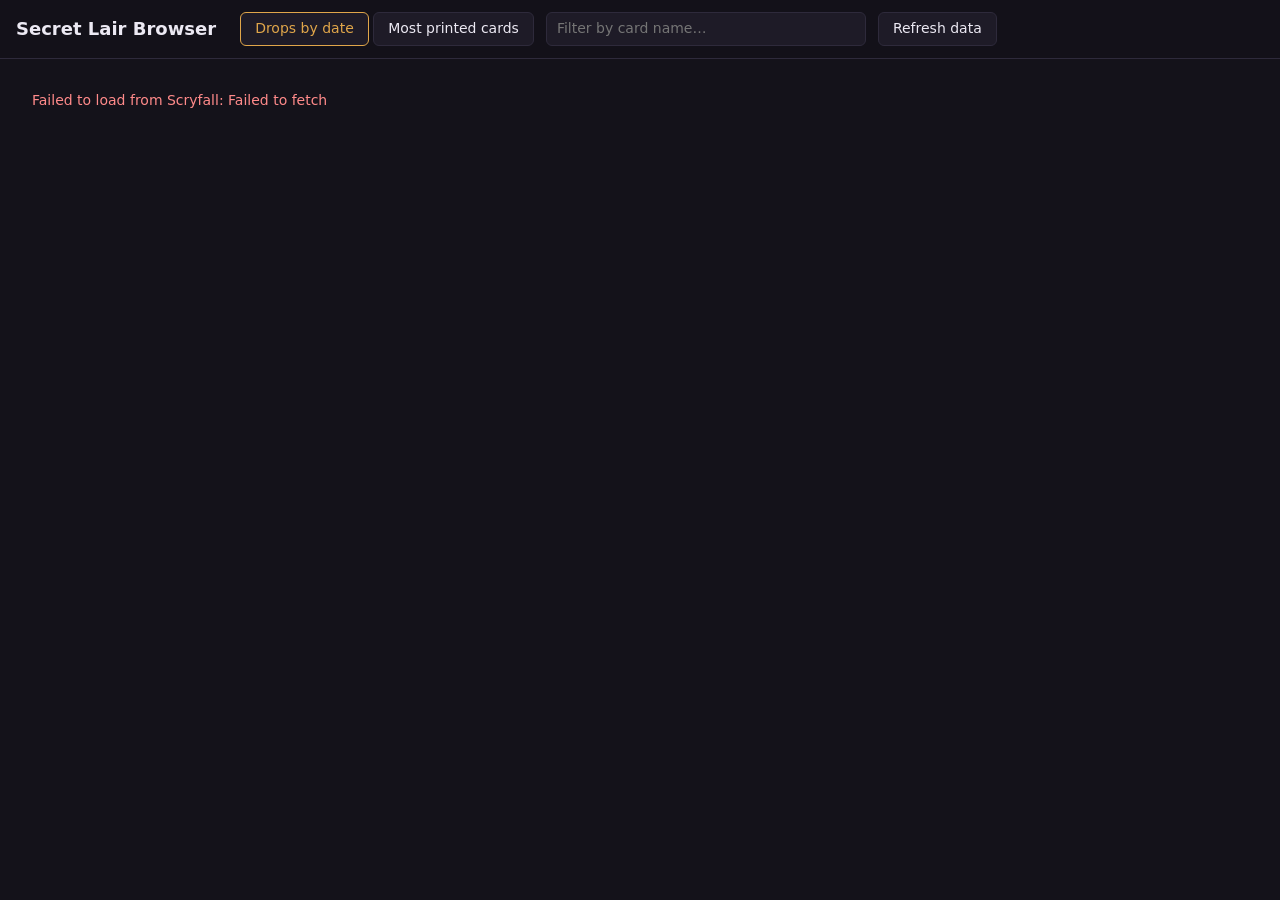
==== secretlair/index.html @ 424fbcae "Secret Lair minisite" ====
<!doctype html>
<html lang="en">
<head>
<meta charset="utf-8">
<meta name="viewport" content="width=device-width, initial-scale=1">
<title>Secret Lair Browser</title>
<style>
  :root {
    --bg: #14121a; --panel: #1e1b27; --line: #2e2a3b; --text: #ece9f3; --muted: #9a94ad; --accent: #e0a64a;
  }
  * { box-sizing: border-box; }
  body { margin: 0; background: var(--bg); color: var(--text); font: 14px/1.4 system-ui, -apple-system, sans-serif; }
  header { position: sticky; top: 0; z-index: 10; background: rgba(20,18,26,.95); backdrop-filter: blur(6px); border-bottom: 1px solid var(--line); padding: 12px 16px; display: flex; flex-wrap: wrap; gap: 12px; align-items: center; }
  h1 { font-size: 18px; margin: 0 12px 0 0; }
  nav button, .btn { background: var(--panel); color: var(--text); border: 1px solid var(--line); padding: 6px 14px; border-radius: 6px; cursor: pointer; font: inherit; }
  nav button.active { border-color: var(--accent); color: var(--accent); }
  input[type=search] { background: var(--panel); color: var(--text); border: 1px solid var(--line); padding: 6px 10px; border-radius: 6px; min-width: 200px; flex: 1; max-width: 320px; font: inherit; }
  #status { color: var(--muted); margin-left: auto; font-size: 13px; }
  main { padding: 16px; max-width: 1600px; margin: 0 auto; }
  .group { background: var(--panel); border: 1px solid var(--line); border-radius: 10px; margin-bottom: 16px; padding: 12px 14px; }
  .group h2 { margin: 0 0 10px; font-size: 16px; display: flex; flex-wrap: wrap; gap: 10px; align-items: baseline; }
  .group h2 .rank { color: var(--accent); }
  .group h2 .meta { color: var(--muted); font-size: 13px; font-weight: normal; }
  .grid { display: flex; flex-wrap: wrap; gap: 8px; }
  .grid a { display: block; flex: 0 0 auto; }
  .grid img { display: block; border-radius: 6px; background: #2a2636; }
  .drop img { width: 146px; height: 204px; }
  .thumb img { width: 73px; height: 102px; }
  .thumb a:hover img, .drop a:hover img { outline: 2px solid var(--accent); }
  .cap { font-size: 11px; color: var(--muted); width: 146px; white-space: nowrap; overflow: hidden; text-overflow: ellipsis; }
  .thumb .cap { width: 73px; }
  #error { color: #ff8a8a; padding: 16px; }
  #more { text-align: center; padding: 16px; }
</style>
</head>
<body>
<header>
  <h1>Secret Lair Browser</h1>
  <nav>
    <button id="tab-drops" class="active">Drops by date</button>
    <button id="tab-top">Most printed cards</button>
  </nav>
  <input id="q" type="search" placeholder="Filter by card name…">
  <button class="btn" id="refresh" title="Discard cache and re-fetch from Scryfall">Refresh data</button>
  <span id="status"></span>
</header>
<main>
  <div id="error" hidden></div>
  <div id="view"></div>
  <div id="more" hidden><button class="btn" id="more-btn">Show more</button></div>
</main>

<script>
const API = 'https://api.scryfall.com/cards/search?q=set%3Asld&unique=prints&order=released&dir=desc';
const CACHE_KEY = 'sld-cache-v1';
const CACHE_TTL = 24 * 3600 * 1000;
const PAGE_SIZE = 25;

const $ = id => document.getElementById(id);
const sleep = ms => new Promise(r => setTimeout(r, ms));
let cards = [], tab = 'drops', shown = PAGE_SIZE, filter = '';

function slim(c) {
  const face = c.card_faces && !c.image_uris ? c.card_faces[0] : c;
  const img = face.image_uris || {};
  return {
    n: c.name, d: c.released_at, cn: c.collector_number, u: c.scryfall_uri.replace('?utm_source=api', ''),
    i: face.illustration_id || c.illustration_id || c.id,
    s: img.small, m: img.normal,
  };
}

function loadCache() {
  try {
    const c = JSON.parse(localStorage.getItem(CACHE_KEY));
    if (c && Date.now() - c.t < CACHE_TTL) return c.cards;
  } catch (e) {}
  return null;
}
function saveCache(list) {
  try { localStorage.setItem(CACHE_KEY, JSON.stringify({ t: Date.now(), cards: list })); } catch (e) {}
}

async function fetchAll() {
  const out = [];
  let url = API;
  while (url) {
    const res = await fetch(url, { headers: { Accept: 'application/json' } });
    if (!res.ok) throw new Error('Scryfall returned ' + res.status);
    const j = await res.json();
    j.data.forEach(c => out.push(slim(c)));
    $('status').textContent = `Loading… ${out.length} / ${j.total_cards}`;
    url = j.has_more ? j.next_page : null;
    if (url) await sleep(100); // Scryfall rate-limit courtesy
  }
  return out;
}

async function load(force) {
  $('error').hidden = true;
  let list = force ? null : loadCache();
  if (!list) {
    $('view').innerHTML = '';
    try { list = await fetchAll(); saveCache(list); }
    catch (e) { $('error').textContent = 'Failed to load from Scryfall: ' + e.message; $('error').hidden = false; return; }
  }
  cards = list;
  $('status').textContent = `${cards.length} Secret Lair printings`;
  render();
}

const esc = s => s.replace(/[&<>"]/g, c => ({ '&': '&amp;', '<': '&lt;', '>': '&gt;', '"': '&quot;' }[c]));

function fmtDate(d) {
  return new Date(d + 'T00:00:00').toLocaleDateString(undefined, { year: 'numeric', month: 'long', day: 'numeric' });
}

function dropsView() {
  const f = filter.toLowerCase();
  const byDate = new Map();
  for (const c of cards) {
    if (f && !c.n.toLowerCase().includes(f)) continue;
    if (!byDate.has(c.d)) byDate.set(c.d, []);
    byDate.get(c.d).push(c);
  }
  return [...byDate.entries()].sort((a, b) => b[0].localeCompare(a[0])).map(([date, list]) => {
    list.sort((a, b) => a.cn.localeCompare(b.cn, undefined, { numeric: true }));
    return { date, list };
  });
}

function topView() {
  const f = filter.toLowerCase();
  const byName = new Map();
  for (const c of cards) {
    if (!byName.has(c.n)) byName.set(c.n, new Map());
    const arts = byName.get(c.n);
    const prev = arts.get(c.i);
    if (!prev || c.d > prev.d) arts.set(c.i, c); // one thumbnail per unique illustration
  }
  return [...byName.entries()]
    .map(([name, arts]) => ({ name, arts: [...arts.values()].sort((a, b) => b.d.localeCompare(a.d)) }))
    .filter(g => g.arts.length >= 2 && (!f || g.name.toLowerCase().includes(f)))
    .sort((a, b) => b.arts.length - a.arts.length || a.name.localeCompare(b.name));
}

function render() {
  const view = $('view');
  let html = '', total = 0;
  if (tab === 'drops') {
    const groups = dropsView();
    total = groups.length;
    html = groups.slice(0, shown).map(g => `
      <section class="group drop">
        <h2>${fmtDate(g.date)} <span class="meta">${g.list.length} card${g.list.length === 1 ? '' : 's'}</span></h2>
        <div class="grid">${g.list.map(c => `
          <div><a href="${c.u}" target="_blank" rel="noopener"><img loading="lazy" src="${c.m || c.s}" alt="${esc(c.n)}"></a>
          <div class="cap" title="${esc(c.n)}">${esc(c.n)}</div></div>`).join('')}
        </div>
      </section>`).join('');
  } else {
    const groups = topView();
    total = groups.length;
    let rank = 0, lastCount = -1, pos = 0;
    groups.forEach(g => { pos++; if (g.arts.length !== lastCount) { rank = pos; lastCount = g.arts.length; } g.rank = rank; });
    html = groups.slice(0, shown).map(g => `
      <section class="group thumb">
        <h2><span class="rank">#${g.rank}</span> ${esc(g.name)} <span class="meta">${g.arts.length} different arts</span></h2>
        <div class="grid">${g.arts.map(c => `
          <a href="${c.u}" target="_blank" rel="noopener" title="${esc(c.n)} — ${fmtDate(c.d)}"><img loading="lazy" src="${c.s}" alt="${esc(c.n)}"></a>`).join('')}
        </div>
      </section>`).join('');
  }
  view.innerHTML = html || '<p style="color:var(--muted)">No results.</p>';
  $('more').hidden = shown >= total;
}

function setTab(t) {
  tab = t; shown = PAGE_SIZE;
  $('tab-drops').classList.toggle('active', t === 'drops');
  $('tab-top').classList.toggle('active', t === 'top');
  render();
}
$('tab-drops').onclick = () => setTab('drops');
$('tab-top').onclick = () => setTab('top');
$('more-btn').onclick = () => { shown += PAGE_SIZE; render(); };
$('refresh').onclick = () => { shown = PAGE_SIZE; load(true); };
let t;
$('q').oninput = e => { clearTimeout(t); t = setTimeout(() => { filter = e.target.value.trim(); shown = PAGE_SIZE; render(); }, 200); };

load();
</script>
</body>
</html>
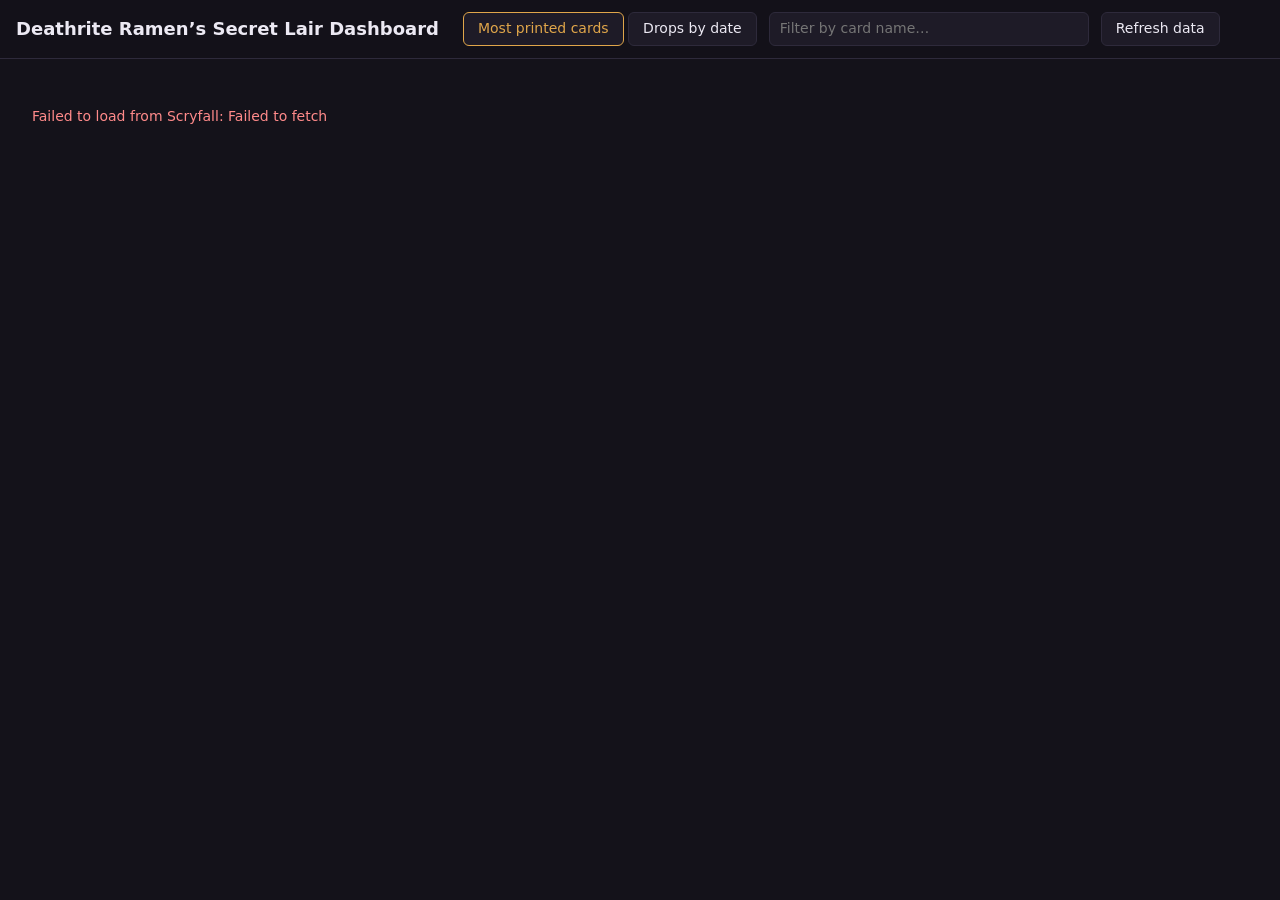
==== commit 2a0bc7f2: "Updates" ====
--- a/secretlair/index.html
+++ b/secretlair/index.html
@@ -3,7 +3,7 @@
 <head>
 <meta charset="utf-8">
 <meta name="viewport" content="width=device-width, initial-scale=1">
-<title>Secret Lair Browser</title>
+<title>Deathrite Ramen’s Secret Lair Dashboard</title>
 <style>
   :root {
     --bg: #14121a; --panel: #1e1b27; --line: #2e2a3b; --text: #ece9f3; --muted: #9a94ad; --accent: #e0a64a;
@@ -30,21 +30,27 @@
   .cap { font-size: 11px; color: var(--muted); width: 146px; white-space: nowrap; overflow: hidden; text-overflow: ellipsis; }
   .thumb .cap { width: 73px; }
   #error { color: #ff8a8a; padding: 16px; }
+  #summary { margin-bottom: 16px; color: var(--muted); line-height: 2; }
+  #summary .total { color: var(--text); font-weight: 600; margin-right: 8px; }
+  #summary a { color: var(--accent); cursor: pointer; white-space: nowrap; }
+  #summary a:hover { text-decoration: underline; }
+  .group { scroll-margin-top: 80px; }
   #more { text-align: center; padding: 16px; }
 </style>
 </head>
 <body>
 <header>
-  <h1>Secret Lair Browser</h1>
+  <h1>Deathrite Ramen’s Secret Lair Dashboard</h1>
   <nav>
-    <button id="tab-drops" class="active">Drops by date</button>
-    <button id="tab-top">Most printed cards</button>
+    <button id="tab-top" class="active">Most printed cards</button>
+    <button id="tab-drops">Drops by date</button>
   </nav>
   <input id="q" type="search" placeholder="Filter by card name…">
   <button class="btn" id="refresh" title="Discard cache and re-fetch from Scryfall">Refresh data</button>
   <span id="status"></span>
 </header>
 <main>
+  <div id="summary"></div>
   <div id="error" hidden></div>
   <div id="view"></div>
   <div id="more" hidden><button class="btn" id="more-btn">Show more</button></div>
@@ -58,7 +64,7 @@
 
 const $ = id => document.getElementById(id);
 const sleep = ms => new Promise(r => setTimeout(r, ms));
-let cards = [], tab = 'drops', shown = PAGE_SIZE, filter = '';
+let cards = [], tab = 'top', shown = PAGE_SIZE, filter = '';
 
 function slim(c) {
   const face = c.card_faces && !c.image_uris ? c.card_faces[0] : c;
@@ -105,7 +111,7 @@
     catch (e) { $('error').textContent = 'Failed to load from Scryfall: ' + e.message; $('error').hidden = false; return; }
   }
   cards = list;
-  $('status').textContent = `${cards.length} Secret Lair printings`;
+  $('status').textContent = '';
   render();
 }
 
@@ -140,39 +146,68 @@
   }
   return [...byName.entries()]
     .map(([name, arts]) => ({ name, arts: [...arts.values()].sort((a, b) => b.d.localeCompare(a.d)) }))
-    .filter(g => g.arts.length >= 2 && (!f || g.name.toLowerCase().includes(f)))
+    .filter(g => !f || g.name.toLowerCase().includes(f))
     .sort((a, b) => b.arts.length - a.arts.length || a.name.localeCompare(b.name));
 }
 
+function dropHtml(g) {
+  return `
+    <section class="group drop">
+      <h2>${fmtDate(g.date)} <span class="meta">${g.list.length} card${g.list.length === 1 ? '' : 's'}</span></h2>
+      <div class="grid">${g.list.map(c => `
+        <div><a href="${c.u}" target="_blank" rel="noopener"><img loading="lazy" src="${c.m || c.s}" alt="${esc(c.n)}"></a>
+        <div class="cap" title="${esc(c.n)}">${esc(c.n)}</div></div>`).join('')}
+      </div>
+    </section>`;
+}
+
+function topHtml(g, i) {
+  const n = g.arts.length;
+  return `
+    <section class="group thumb" data-count="${n}">
+      <h2>${filter ? '' : `<span class="rank">#${i + 1}</span> `}${esc(g.name)} <span class="meta">${n === 1 ? '1 art' : n + ' different arts'}</span></h2>
+      <div class="grid">${g.arts.map(c => `
+        <a href="${c.u}" target="_blank" rel="noopener" title="${esc(c.n)} — ${fmtDate(c.d)}"><img loading="lazy" src="${c.s}" alt="${esc(c.n)}"></a>`).join('')}
+      </div>
+    </section>`;
+}
+
+let groups = [], rendered = 0;
+
+// Append groups [rendered, upto) without touching existing DOM (keeps loaded images).
+function extend(upto) {
+  upto = Math.min(upto, groups.length);
+  const fn = tab === 'drops' ? dropHtml : topHtml;
+  $('view').insertAdjacentHTML('beforeend', groups.slice(rendered, upto).map((g, k) => fn(g, rendered + k)).join(''));
+  rendered = upto;
+  shown = upto;
+  $('more').hidden = rendered >= groups.length;
+}
+
+function renderSummary() {
+  const total = `<span class="total">${cards.length} total Secret Lair printings (so far)</span>`;
+  if (tab !== 'top') { $('summary').innerHTML = total; return; }
+  const counts = new Map();
+  groups.forEach(g => counts.set(g.arts.length, (counts.get(g.arts.length) || 0) + 1));
+  const chips = [...counts.entries()].sort((a, b) => b[0] - a[0])
+    .map(([n, k]) => `<a data-count="${n}">${n} (${k})</a>`);
+  $('summary').innerHTML = total + chips.join(' / ');
+}
+
+function jumpTo(n) {
+  const idx = groups.findIndex(g => g.arts.length === n);
+  if (idx < 0) return;
+  if (idx >= rendered) extend(idx + PAGE_SIZE);
+  $('view').querySelector(`.group[data-count="${n}"]`).scrollIntoView({ behavior: 'smooth', block: 'start' });
+}
+
 function render() {
-  const view = $('view');
-  let html = '', total = 0;
-  if (tab === 'drops') {
-    const groups = dropsView();
-    total = groups.length;
-    html = groups.slice(0, shown).map(g => `
-      <section class="group drop">
-        <h2>${fmtDate(g.date)} <span class="meta">${g.list.length} card${g.list.length === 1 ? '' : 's'}</span></h2>
-        <div class="grid">${g.list.map(c => `
-          <div><a href="${c.u}" target="_blank" rel="noopener"><img loading="lazy" src="${c.m || c.s}" alt="${esc(c.n)}"></a>
-          <div class="cap" title="${esc(c.n)}">${esc(c.n)}</div></div>`).join('')}
-        </div>
-      </section>`).join('');
-  } else {
-    const groups = topView();
-    total = groups.length;
-    let rank = 0, lastCount = -1, pos = 0;
-    groups.forEach(g => { pos++; if (g.arts.length !== lastCount) { rank = pos; lastCount = g.arts.length; } g.rank = rank; });
-    html = groups.slice(0, shown).map(g => `
-      <section class="group thumb">
-        <h2><span class="rank">#${g.rank}</span> ${esc(g.name)} <span class="meta">${g.arts.length} different arts</span></h2>
-        <div class="grid">${g.arts.map(c => `
-          <a href="${c.u}" target="_blank" rel="noopener" title="${esc(c.n)} — ${fmtDate(c.d)}"><img loading="lazy" src="${c.s}" alt="${esc(c.n)}"></a>`).join('')}
-        </div>
-      </section>`).join('');
-  }
-  view.innerHTML = html || '<p style="color:var(--muted)">No results.</p>';
-  $('more').hidden = shown >= total;
+  groups = tab === 'drops' ? dropsView() : topView();
+  $('view').innerHTML = '';
+  rendered = 0;
+  extend(shown);
+  if (!groups.length) $('view').innerHTML = '<p style="color:var(--muted)">No results.</p>';
+  renderSummary();
 }
 
 function setTab(t) {
@@ -181,9 +216,10 @@
   $('tab-top').classList.toggle('active', t === 'top');
   render();
 }
+$('summary').onclick = e => { const a = e.target.closest('a[data-count]'); if (a) jumpTo(+a.dataset.count); };
 $('tab-drops').onclick = () => setTab('drops');
 $('tab-top').onclick = () => setTab('top');
-$('more-btn').onclick = () => { shown += PAGE_SIZE; render(); };
+$('more-btn').onclick = () => extend(rendered + PAGE_SIZE);
 $('refresh').onclick = () => { shown = PAGE_SIZE; load(true); };
 let t;
 $('q').oninput = e => { clearTimeout(t); t = setTimeout(() => { filter = e.target.value.trim(); shown = PAGE_SIZE; render(); }, 200); };
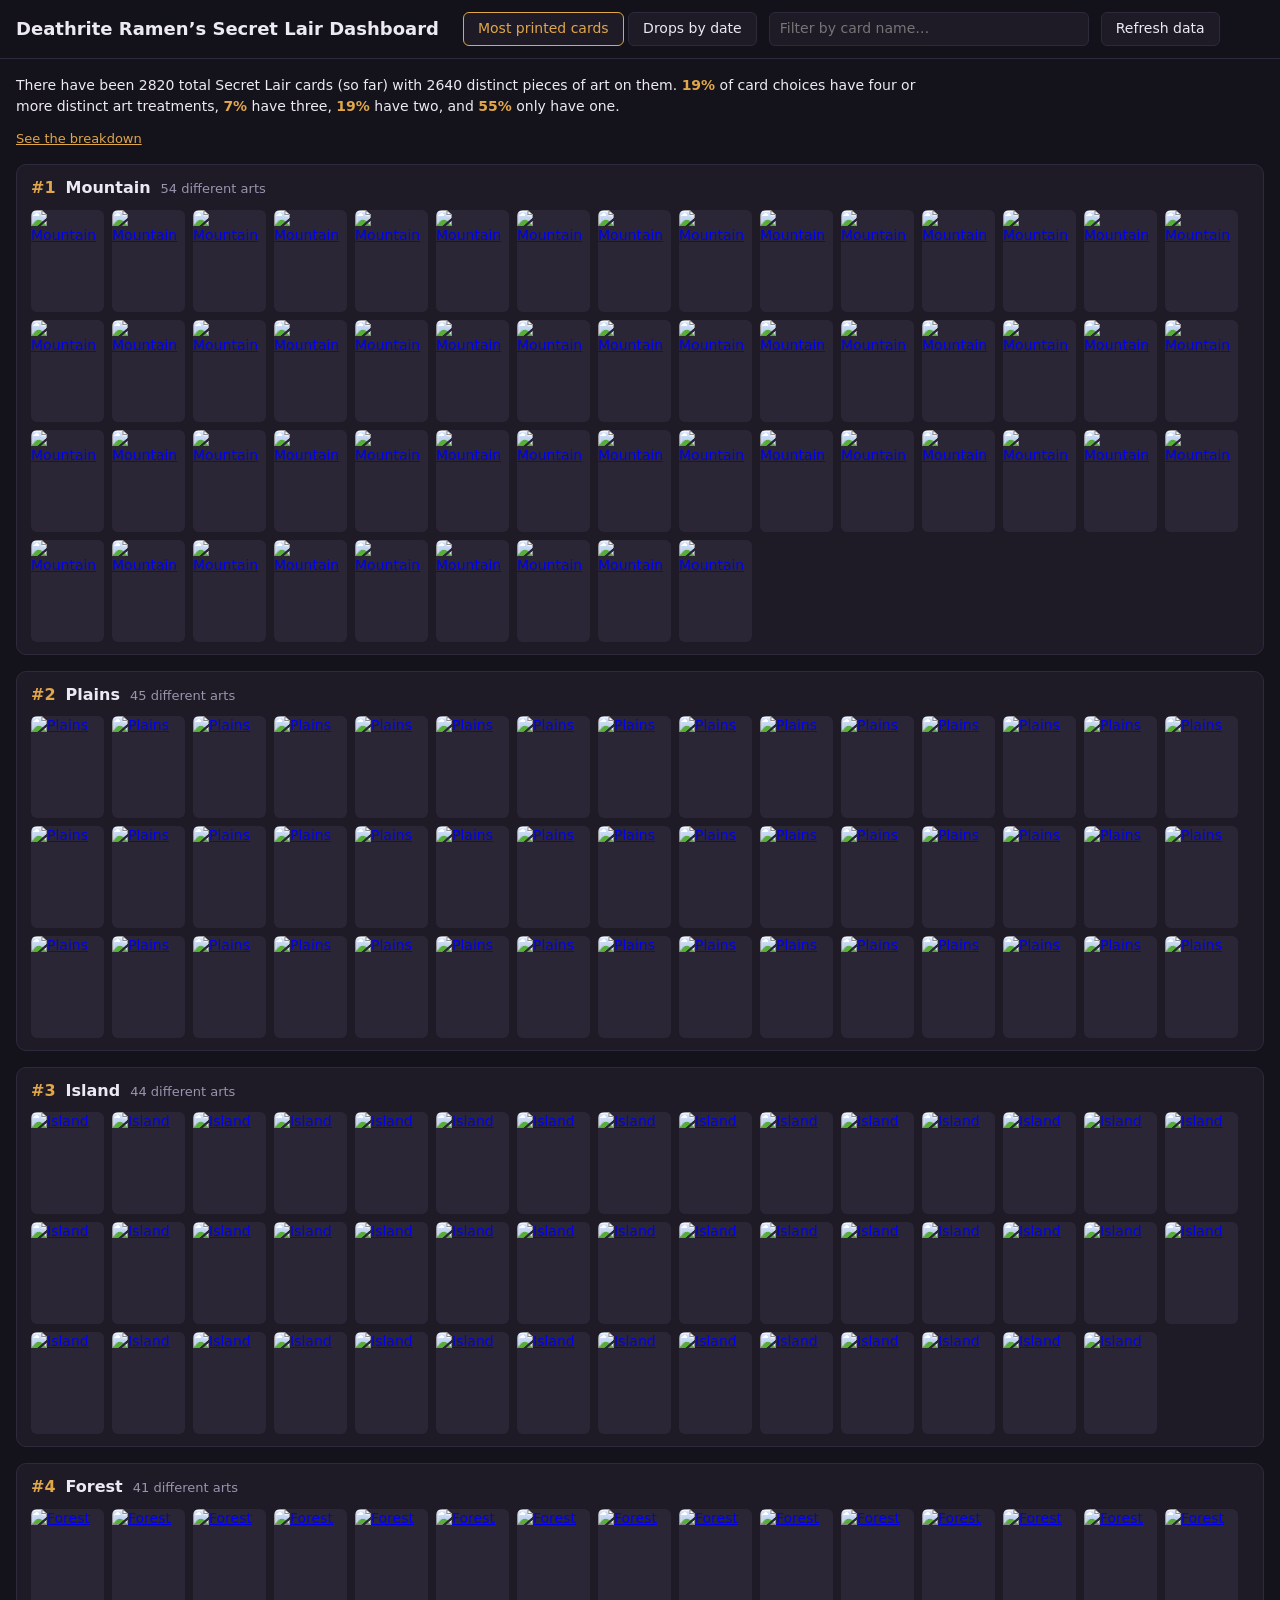
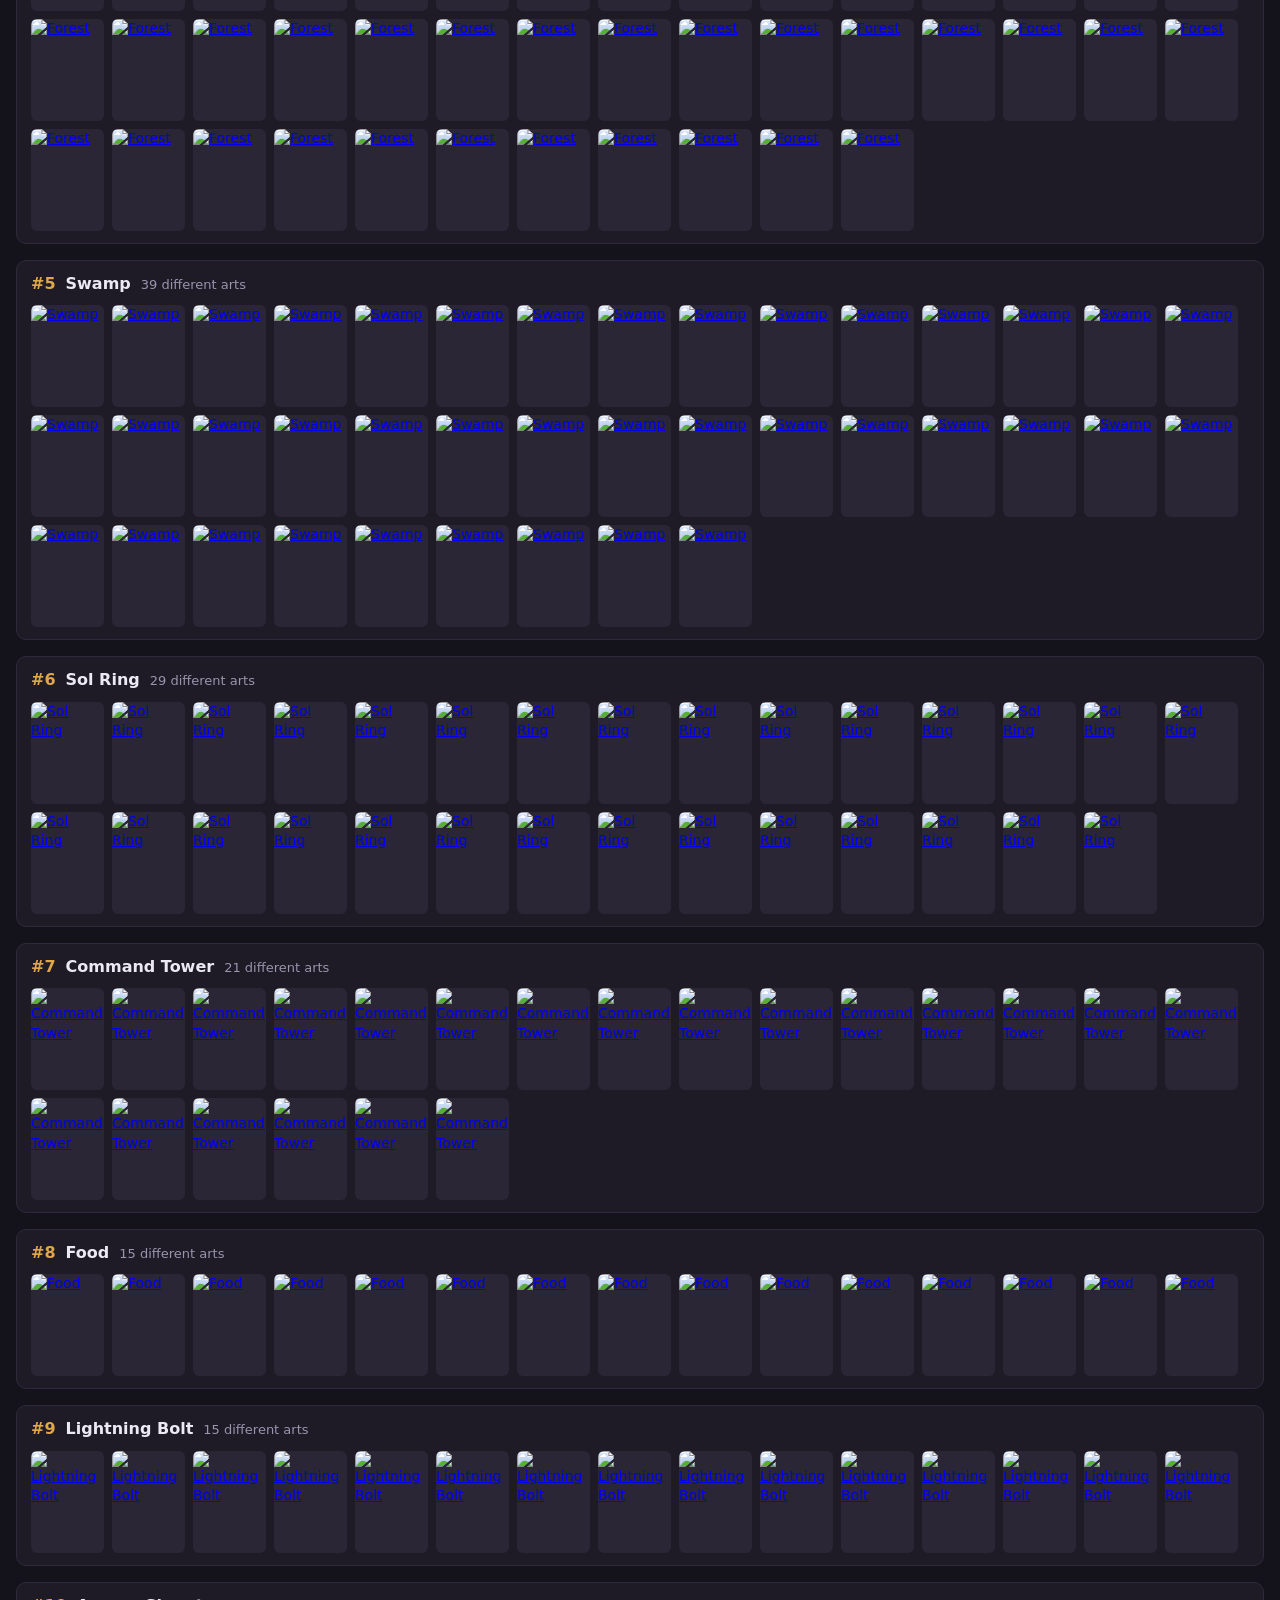
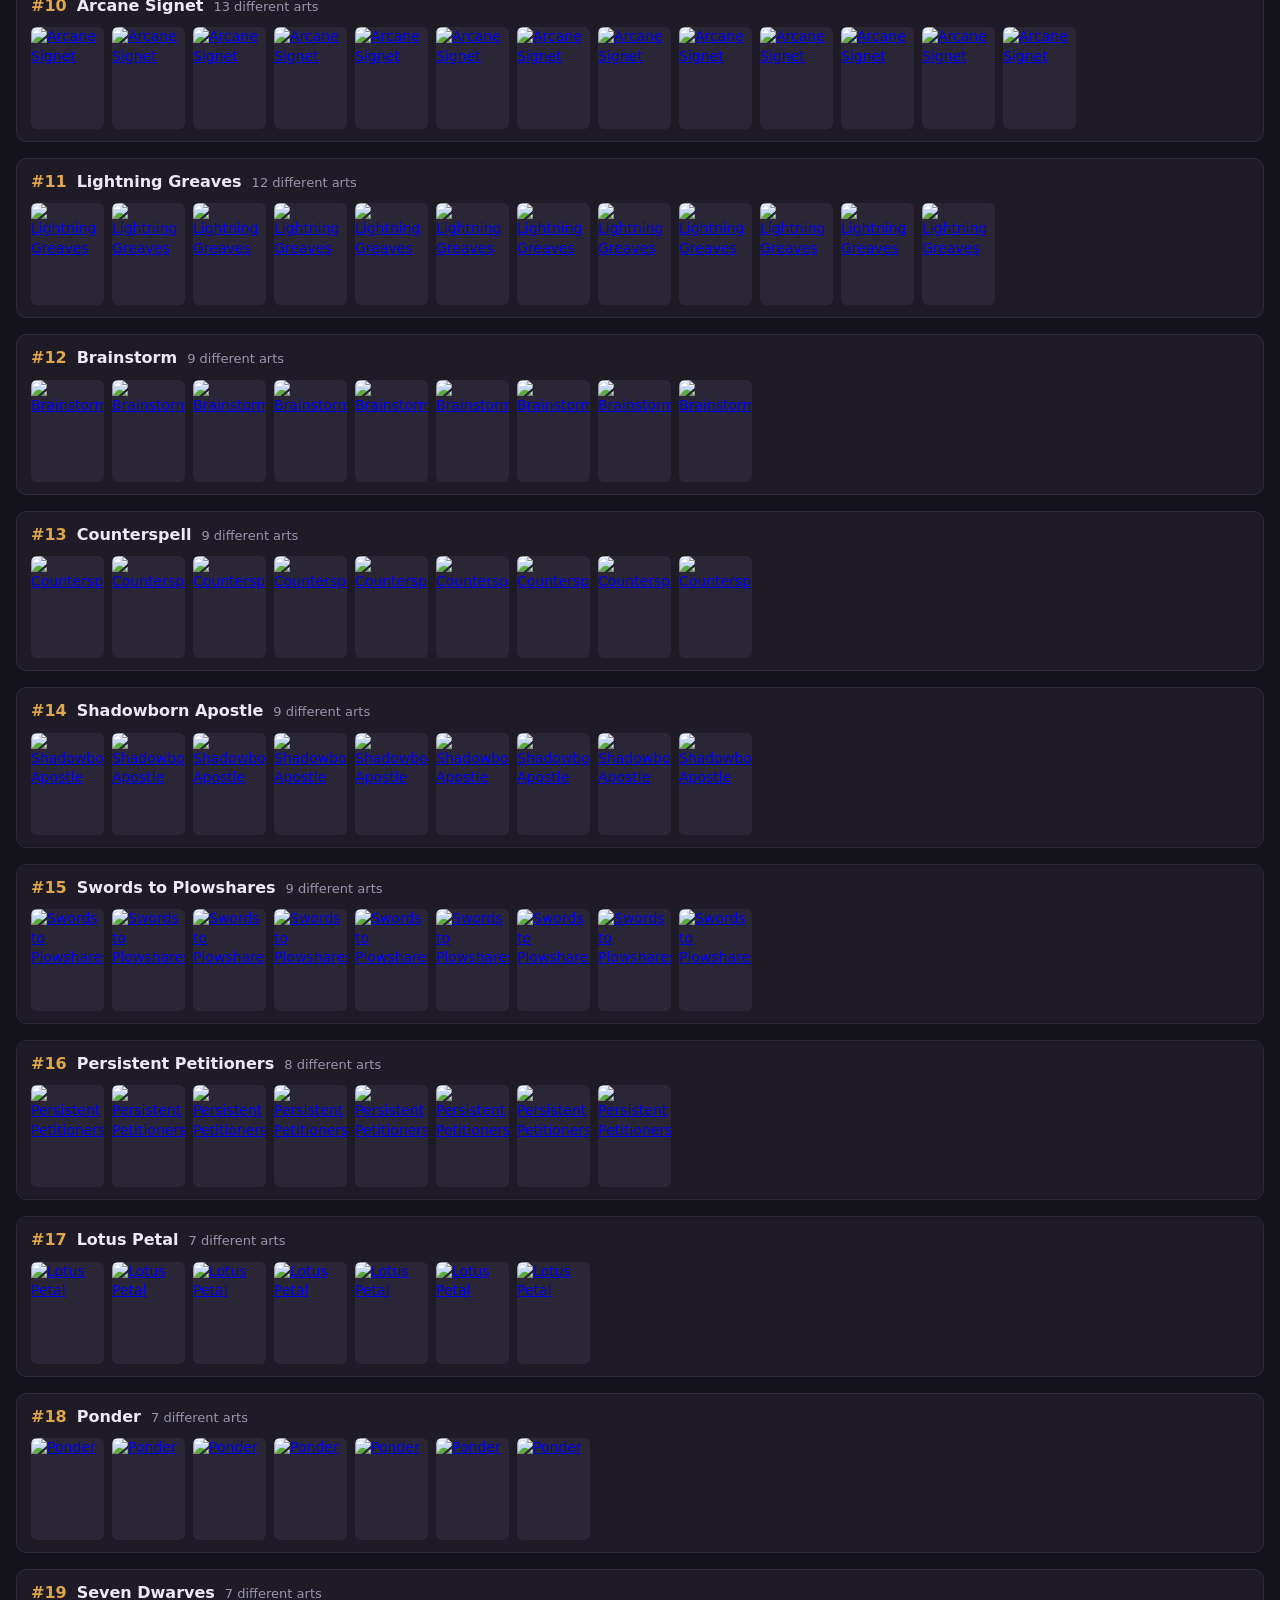
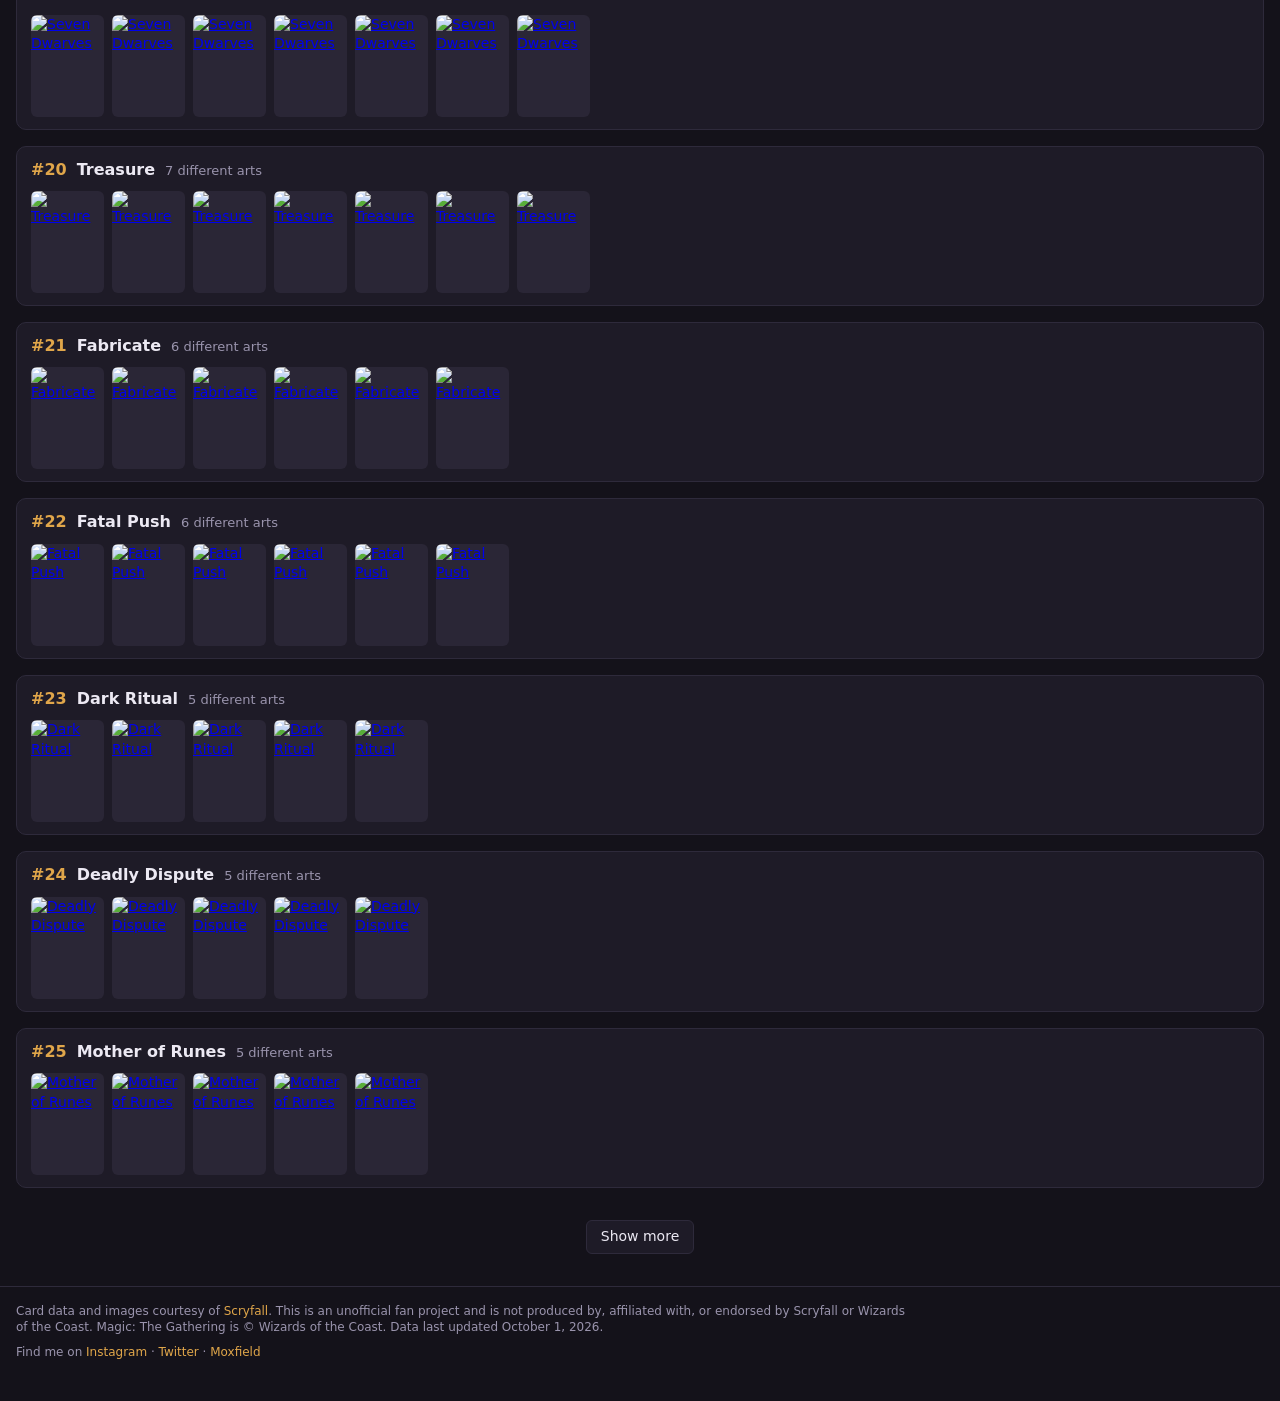
==== commit fee384f6: "!" ====
--- a/secretlair/index.html
+++ b/secretlair/index.html
@@ -17,7 +17,7 @@
   input[type=search] { background: var(--panel); color: var(--text); border: 1px solid var(--line); padding: 6px 10px; border-radius: 6px; min-width: 200px; flex: 1; max-width: 320px; font: inherit; }
   #status { color: var(--muted); margin-left: auto; font-size: 13px; }
   main { padding: 16px; max-width: 1600px; margin: 0 auto; }
-  .group { background: var(--panel); border: 1px solid var(--line); border-radius: 10px; margin-bottom: 16px; padding: 12px 14px; }
+  .group { background: var(--panel); border: 1px solid var(--line); border-radius: 10px; margin-bottom: 16px; padding: 12px 14px; scroll-margin-top: 80px; }
   .group h2 { margin: 0 0 10px; font-size: 16px; display: flex; flex-wrap: wrap; gap: 10px; align-items: baseline; }
   .group h2 .rank { color: var(--accent); }
   .group h2 .meta { color: var(--muted); font-size: 13px; font-weight: normal; }
@@ -28,13 +28,22 @@
   .thumb img { width: 73px; height: 102px; }
   .thumb a:hover img, .drop a:hover img { outline: 2px solid var(--accent); }
   .cap { font-size: 11px; color: var(--muted); width: 146px; white-space: nowrap; overflow: hidden; text-overflow: ellipsis; }
-  .thumb .cap { width: 73px; }
   #error { color: #ff8a8a; padding: 16px; }
-  #summary { margin-bottom: 16px; color: var(--muted); line-height: 2; }
-  #summary .total { color: var(--text); font-weight: 600; margin-right: 8px; }
-  #summary a { color: var(--accent); cursor: pointer; white-space: nowrap; }
-  #summary a:hover { text-decoration: underline; }
-  .group { scroll-margin-top: 80px; }
+  #summary { margin-bottom: 16px; color: var(--muted); }
+  #summary .total { display: block; margin-bottom: 8px; color: var(--text); font-weight: 600; }
+  #summary .sub { color: var(--muted); font-weight: normal; }
+  .intro { color: var(--text); margin: 0 0 12px; max-width: 900px; line-height: 1.5; }
+  .intro b { color: var(--accent); }
+  #details-toggle { color: var(--accent); cursor: pointer; font-size: 13px; }
+  #details-toggle:hover { text-decoration: underline; }
+  .pills[hidden] { display: none; }
+  .pills { display: flex; flex-wrap: wrap; gap: 6px; margin-top: 8px; }
+  .pill { background: var(--panel); border: 1px solid var(--line); border-radius: 999px; padding: 2px 12px; font-size: 12px; line-height: 1.6; color: var(--text); cursor: pointer; white-space: nowrap; }
+  .pill:hover { border-color: var(--accent); }
+  footer { max-width: 1600px; margin: 0 auto; padding: 8px 16px 32px; color: var(--muted); font-size: 12px; border-top: 1px solid var(--line); }
+  footer p { margin: 8px 0; max-width: 900px; }
+  footer a { color: var(--accent); text-decoration: none; }
+  footer a:hover { text-decoration: underline; }
   #more { text-align: center; padding: 16px; }
 </style>
 </head>
@@ -46,7 +55,7 @@
     <button id="tab-drops">Drops by date</button>
   </nav>
   <input id="q" type="search" placeholder="Filter by card name…">
-  <button class="btn" id="refresh" title="Discard cache and re-fetch from Scryfall">Refresh data</button>
+  <button class="btn" id="refresh" title="Reload the latest data">Refresh data</button>
   <span id="status"></span>
 </header>
 <main>
@@ -55,63 +64,38 @@
   <div id="view"></div>
   <div id="more" hidden><button class="btn" id="more-btn">Show more</button></div>
 </main>
+<footer>
+  <p>Card data and images courtesy of <a href="https://scryfall.com" target="_blank" rel="noopener">Scryfall</a>. This is an unofficial fan project and is not produced by, affiliated with, or endorsed by Scryfall or Wizards of the Coast. Magic: The Gathering is © Wizards of the Coast.<span id="data-updated"></span></p>
+  <p>Find me on
+    <a href="https://instagram.com/deathritera.men" target="_blank" rel="noopener">Instagram</a> ·
+    <a href="https://twitter.com/deathriteramen" target="_blank" rel="noopener">Twitter</a> ·
+    <a href="https://moxfield.com/users/deathriteramen" target="_blank" rel="noopener">Moxfield</a></p>
+</footer>
 
 <script>
-const API = 'https://api.scryfall.com/cards/search?q=set%3Asld&unique=prints&order=released&dir=desc';
-const CACHE_KEY = 'sld-cache-v1';
-const CACHE_TTL = 24 * 3600 * 1000;
+const DATA_URL = 'data.json'; // built daily from Scryfall bulk data by scripts/build-data.py
 const PAGE_SIZE = 25;
+const REFRESH_COOLDOWN_MS = 60 * 1000;
 
 const $ = id => document.getElementById(id);
-const sleep = ms => new Promise(r => setTimeout(r, ms));
 let cards = [], tab = 'top', shown = PAGE_SIZE, filter = '';
-
-function slim(c) {
-  const face = c.card_faces && !c.image_uris ? c.card_faces[0] : c;
-  const img = face.image_uris || {};
-  return {
-    n: c.name, d: c.released_at, cn: c.collector_number, u: c.scryfall_uri.replace('?utm_source=api', ''),
-    i: face.illustration_id || c.illustration_id || c.id,
-    s: img.small, m: img.normal,
-  };
-}
-
-function loadCache() {
-  try {
-    const c = JSON.parse(localStorage.getItem(CACHE_KEY));
-    if (c && Date.now() - c.t < CACHE_TTL) return c.cards;
-  } catch (e) {}
-  return null;
-}
-function saveCache(list) {
-  try { localStorage.setItem(CACHE_KEY, JSON.stringify({ t: Date.now(), cards: list })); } catch (e) {}
-}
-
-async function fetchAll() {
-  const out = [];
-  let url = API;
-  while (url) {
-    const res = await fetch(url, { headers: { Accept: 'application/json' } });
-    if (!res.ok) throw new Error('Scryfall returned ' + res.status);
-    const j = await res.json();
-    j.data.forEach(c => out.push(slim(c)));
-    $('status').textContent = `Loading… ${out.length} / ${j.total_cards}`;
-    url = j.has_more ? j.next_page : null;
-    if (url) await sleep(100); // Scryfall rate-limit courtesy
-  }
-  return out;
-}
+let groups = [], rendered = 0, detailsOpen = false;
 
 async function load(force) {
   $('error').hidden = true;
-  let list = force ? null : loadCache();
-  if (!list) {
-    $('view').innerHTML = '';
-    try { list = await fetchAll(); saveCache(list); }
-    catch (e) { $('error').textContent = 'Failed to load from Scryfall: ' + e.message; $('error').hidden = false; return; }
-  }
-  cards = list;
-  $('status').textContent = '';
+  try {
+    // 'no-cache' = revalidate with the server (cheap 304 if unchanged), so we always see the latest daily build.
+    const res = await fetch(DATA_URL, { cache: force ? 'reload' : 'no-cache' });
+    if (!res.ok) throw new Error('data.json returned ' + res.status);
+    const j = await res.json();
+    cards = j.cards;
+    $('data-updated').textContent = j.source_updated_at
+      ? ` Data last updated ${new Date(j.source_updated_at).toLocaleDateString(undefined, { year: 'numeric', month: 'long', day: 'numeric' })}.` : '';
+  } catch (e) {
+    $('error').textContent = 'Failed to load card data: ' + e.message + ' (open the site through a web server, not file://)';
+    $('error').hidden = false;
+    return;
+  }
   render();
 }
 
@@ -137,15 +121,16 @@
 
 function topView() {
   const f = filter.toLowerCase();
-  const byName = new Map();
+  const byName = new Map(), prints = new Map();
   for (const c of cards) {
+    prints.set(c.n, (prints.get(c.n) || 0) + 1);
     if (!byName.has(c.n)) byName.set(c.n, new Map());
     const arts = byName.get(c.n);
     const prev = arts.get(c.i);
     if (!prev || c.d > prev.d) arts.set(c.i, c); // one thumbnail per unique illustration
   }
   return [...byName.entries()]
-    .map(([name, arts]) => ({ name, arts: [...arts.values()].sort((a, b) => b.d.localeCompare(a.d)) }))
+    .map(([name, arts]) => ({ name, prints: prints.get(name), arts: [...arts.values()].sort((a, b) => b.d.localeCompare(a.d)) }))
     .filter(g => !f || g.name.toLowerCase().includes(f))
     .sort((a, b) => b.arts.length - a.arts.length || a.name.localeCompare(b.name));
 }
@@ -172,8 +157,6 @@
     </section>`;
 }
 
-let groups = [], rendered = 0;
-
 // Append groups [rendered, upto) without touching existing DOM (keeps loaded images).
 function extend(upto) {
   upto = Math.min(upto, groups.length);
@@ -185,13 +168,44 @@
 }
 
 function renderSummary() {
-  const total = `<span class="total">${cards.length} total Secret Lair printings (so far)</span>`;
-  if (tab !== 'top') { $('summary').innerHTML = total; return; }
+  const distinct = new Set(cards.map(c => c.n + '|' + c.i)).size;
+  if (tab !== 'top') { $('summary').innerHTML = `<p class="intro">There have been ${cards.length} total Secret Lair cards (so far) with ${distinct} distinct pieces of art on them.</p>`; return; }
   const counts = new Map();
   groups.forEach(g => counts.set(g.arts.length, (counts.get(g.arts.length) || 0) + 1));
-  const chips = [...counts.entries()].sort((a, b) => b[0] - a[0])
-    .map(([n, k]) => `<a data-count="${n}">${n} (${k})</a>`);
-  $('summary').innerHTML = total + chips.join(' / ');
+  const rows = [...counts.entries()].sort((a, b) => b[0] - a[0]);
+  // Buckets: 4+ arts together, then 3, 2, 1 (biggest count first).
+  const buckets = [
+    { label: 'Cards with 4 or more arts', rows: rows.filter(([n]) => n >= 4) },
+    ...[3, 2, 1].map(n => ({ label: `Cards with ${n} art${n === 1 ? '' : 's'}`, rows: rows.filter(([m]) => m === n) })),
+  ].filter(b => b.rows.length);
+  buckets.forEach(b => {
+    b.cards = b.rows.reduce((a, [, k]) => a + k, 0);
+    const ns = new Set(b.rows.map(([n]) => n));
+    b.prints = groups.filter(g => ns.has(g.arts.length)).reduce((a, g) => a + g.prints, 0);
+  });
+  // Whole-number percents; largest-remainder so each column sums to exactly 100%.
+  const share = key => {
+    const base = buckets.reduce((a, b) => a + b[key], 0);
+    const out = buckets.map(b => Math.floor(b[key] * 100 / base));
+    let left = base ? 100 - out.reduce((a, b) => a + b, 0) : 0;
+    buckets.map((b, i) => [i, (b[key] * 100 / base) % 1]).sort((a, b) => b[1] - a[1])
+      .slice(0, left).forEach(([i]) => out[i]++);
+    return out;
+  };
+  const pct = share('prints');
+  const words = { 1: 'one', 2: 'two', 3: 'three' };
+  const last = buckets.length - 1;
+  const phrase = (b, i) => {
+    const p = `<b>${pct[i]}%</b>`;
+    const is4 = b.label.includes('4 or more'), n = b.rows[0][0];
+    if (i === 0) return `${p} of card choices have ${is4 ? 'four or more' : words[n]} distinct art treatment${!is4 && n === 1 ? '' : 's'}`;
+    return `${i === last ? 'and ' : ''}${p} ${n === 1 ? 'only have one' : 'have ' + words[n]}`;
+  };
+  const sentence = buckets.map(phrase).join(', ');
+  const pills = rows.map(([n, k]) => `<a class="pill" data-count="${n}">${n} art${n === 1 ? '' : 's'} (${k} card${k === 1 ? '' : 's'})</a>`).join('');
+  $('summary').innerHTML = `<p class="intro">There have been ${cards.length} total Secret Lair cards (so far) with ${distinct} distinct pieces of art on them. ${sentence}.</p>`
+    + `<a id="details-toggle" href="#">${detailsOpen ? 'Hide the breakdown' : 'See the breakdown'}</a>`
+    + `<div class="pills" ${detailsOpen ? '' : 'hidden'}>${pills}</div>`;
 }
 
 function jumpTo(n) {
@@ -216,11 +230,18 @@
   $('tab-top').classList.toggle('active', t === 'top');
   render();
 }
-$('summary').onclick = e => { const a = e.target.closest('a[data-count]'); if (a) jumpTo(+a.dataset.count); };
+$('summary').onclick = e => {
+  if (e.target.id === 'details-toggle') { e.preventDefault(); detailsOpen = !detailsOpen; renderSummary(); return; } const a = e.target.closest('a[data-count]'); if (a) jumpTo(+a.dataset.count); };
 $('tab-drops').onclick = () => setTab('drops');
 $('tab-top').onclick = () => setTab('top');
 $('more-btn').onclick = () => extend(rendered + PAGE_SIZE);
-$('refresh').onclick = () => { shown = PAGE_SIZE; load(true); };
+let cooldownUntil = 0;
+$('refresh').onclick = () => {
+  const wait = cooldownUntil - Date.now();
+  if (wait > 0) { $('status').textContent = `Please wait ${Math.ceil(wait / 1000)}s before refreshing again`; setTimeout(() => { $('status').textContent = ''; }, 3000); return; }
+  cooldownUntil = Date.now() + REFRESH_COOLDOWN_MS;
+  shown = PAGE_SIZE; load(true);
+};
 let t;
 $('q').oninput = e => { clearTimeout(t); t = setTimeout(() => { filter = e.target.value.trim(); shown = PAGE_SIZE; render(); }, 200); };
 
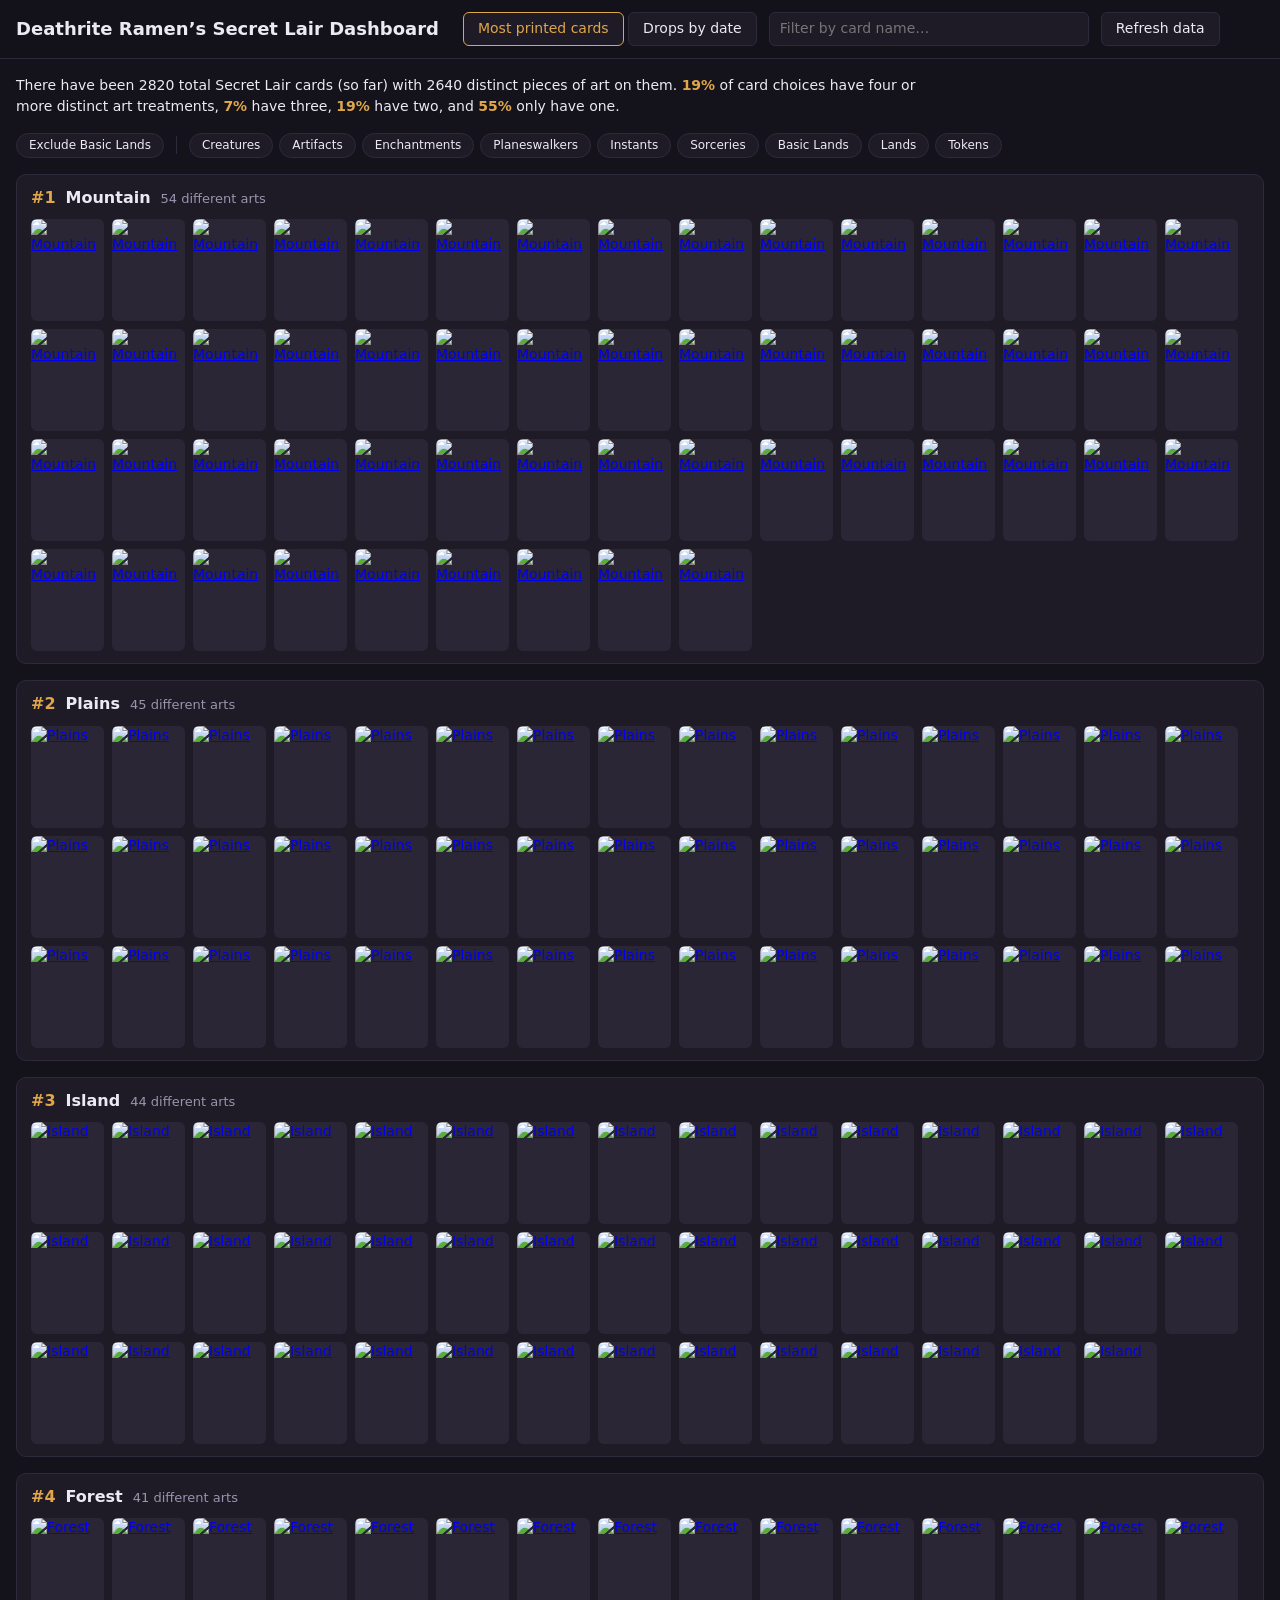
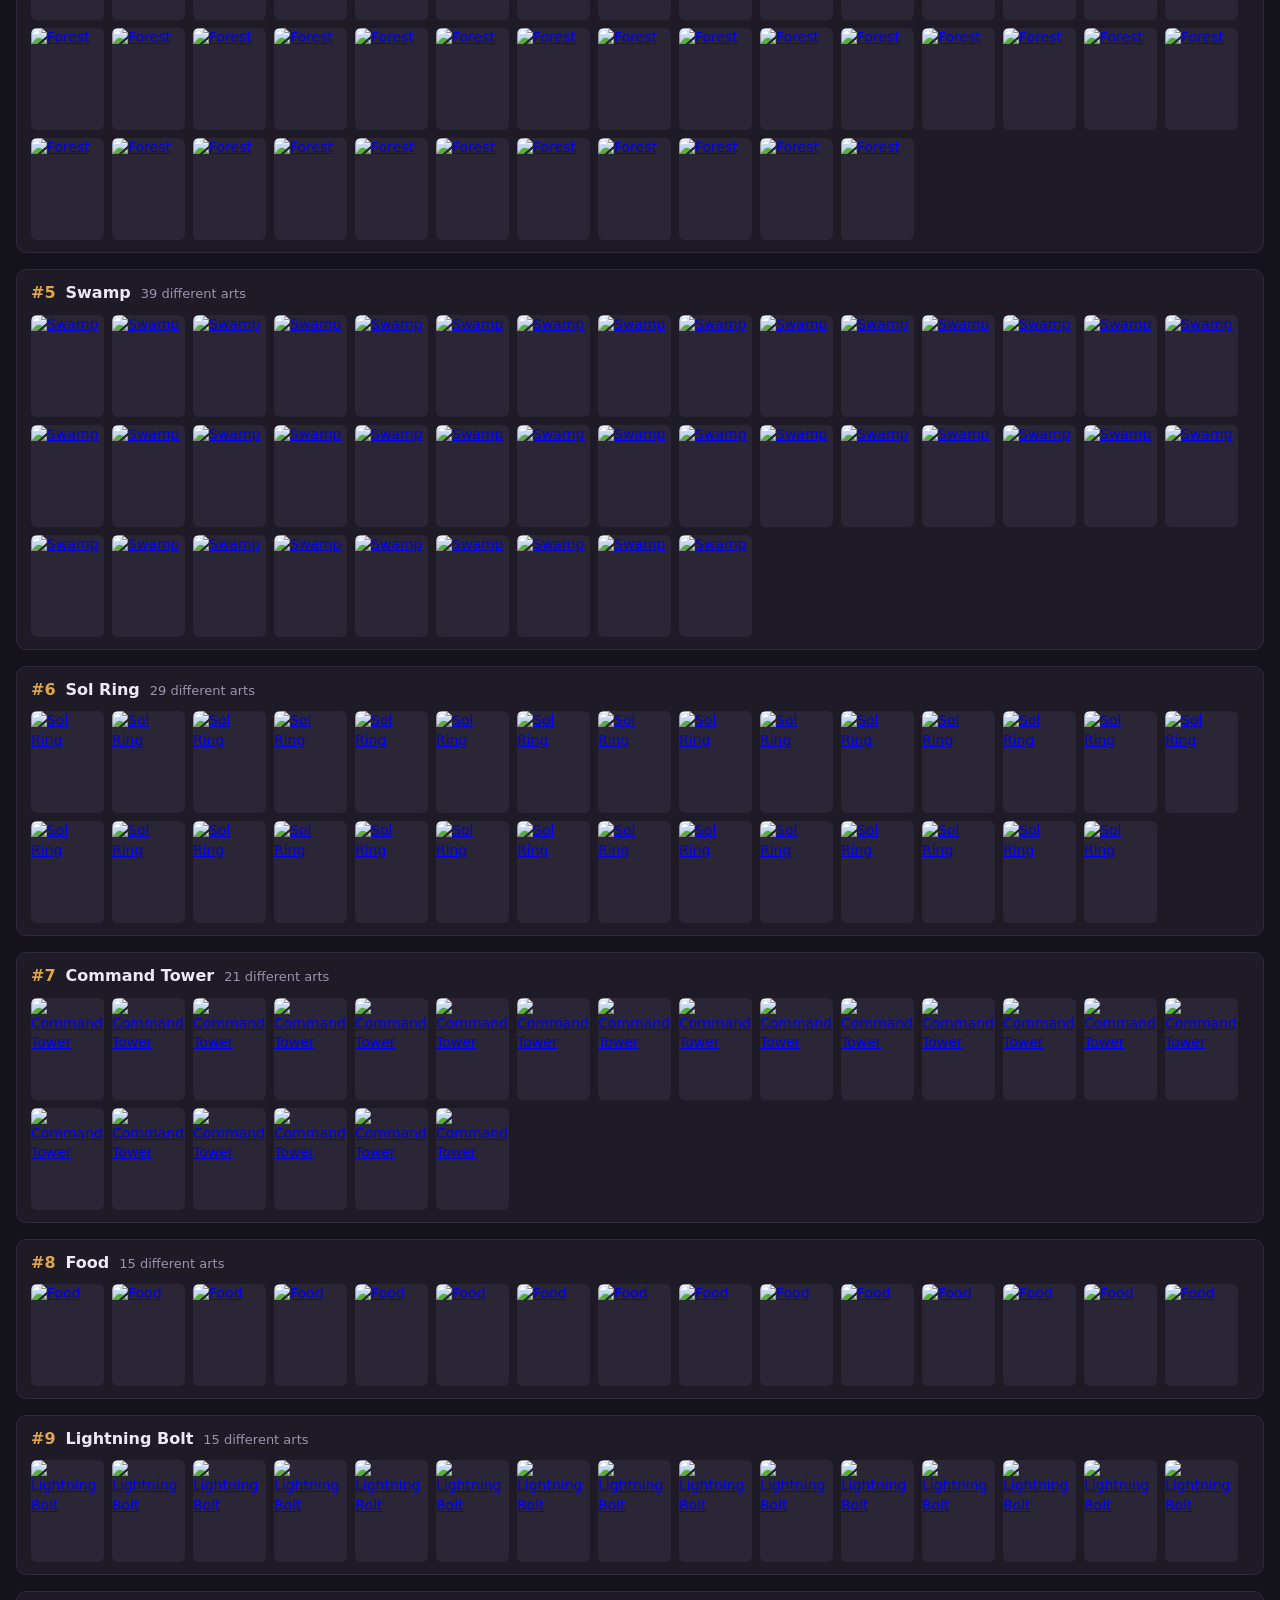
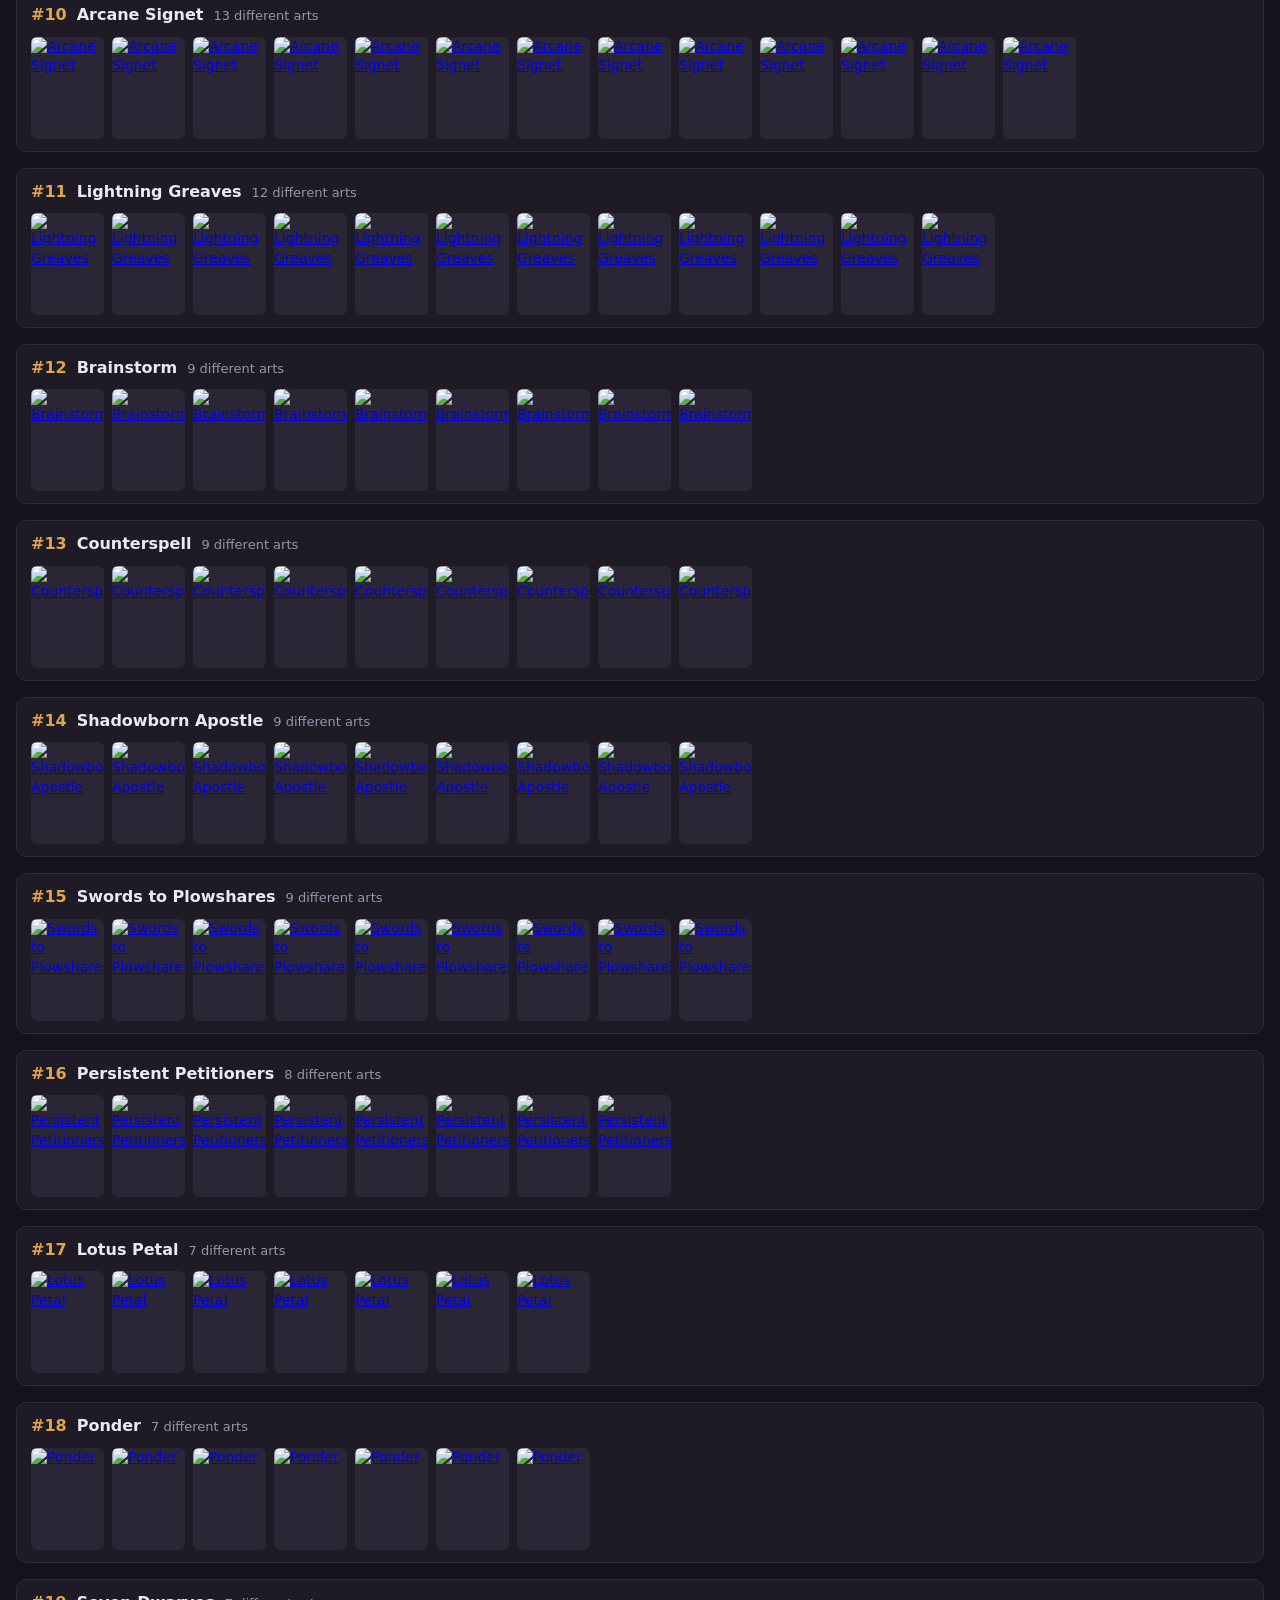
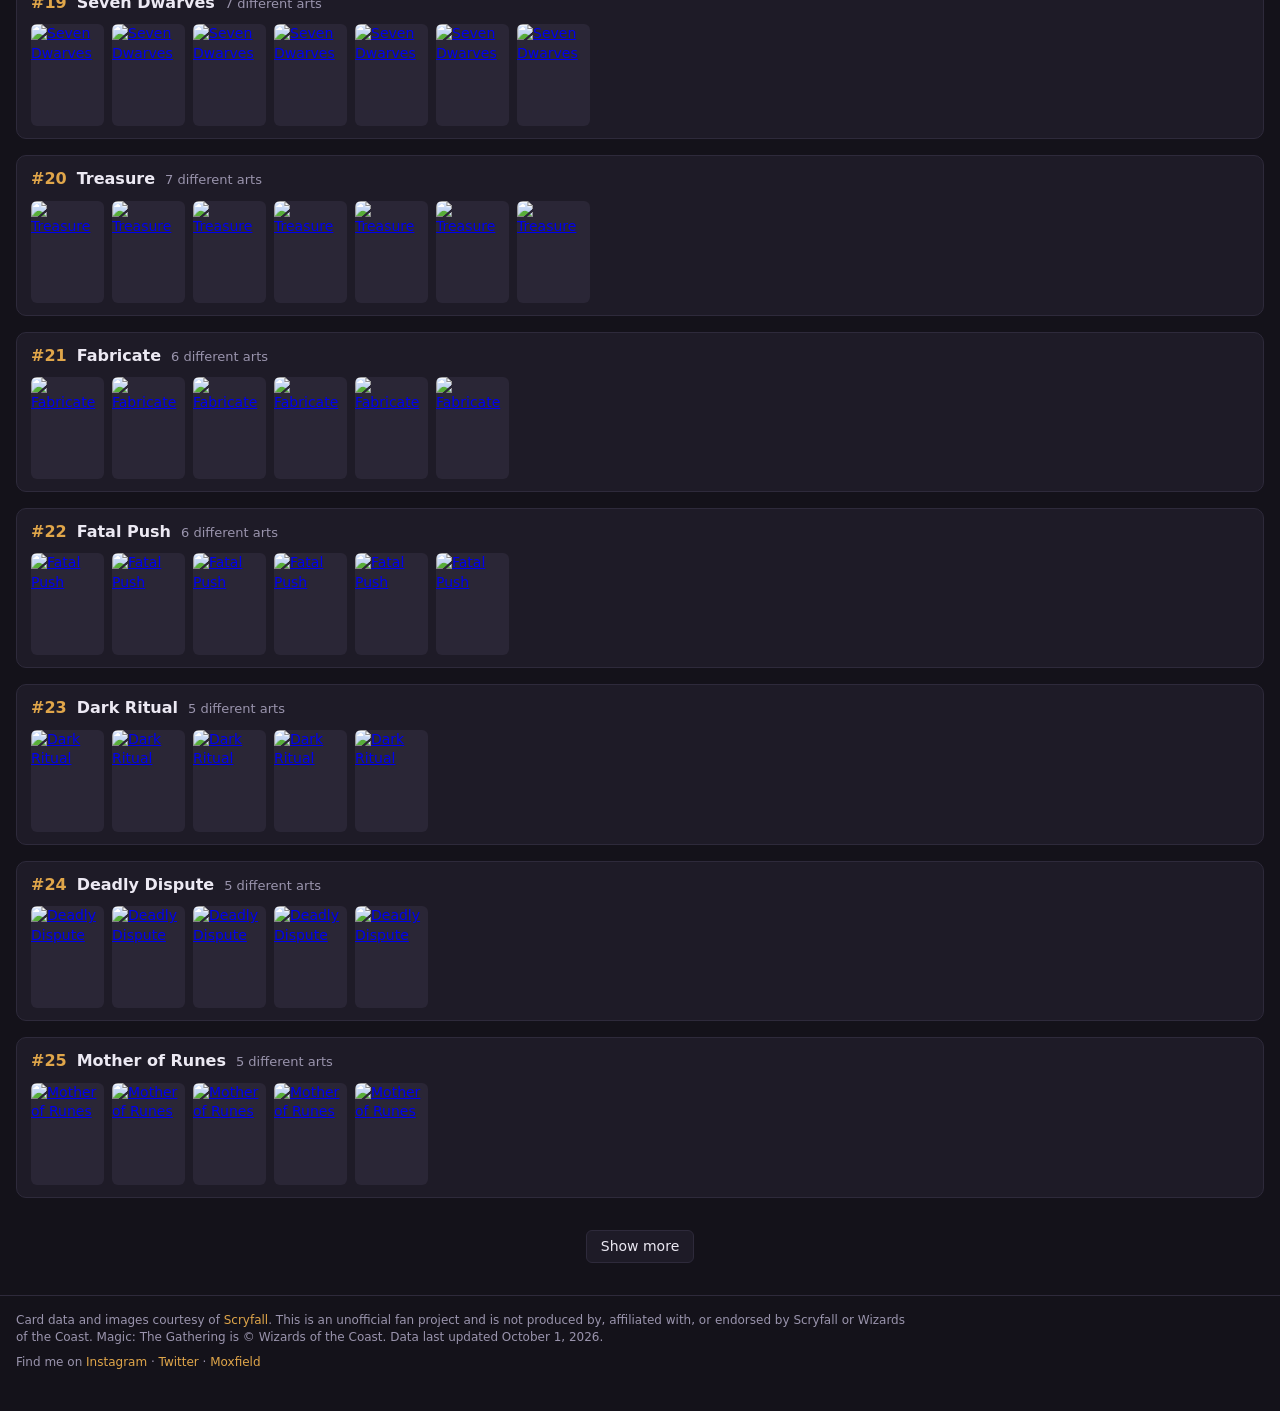
==== commit 5c215975: "Added card type filtering" ====
--- a/secretlair/index.html
+++ b/secretlair/index.html
@@ -30,16 +30,13 @@
   .cap { font-size: 11px; color: var(--muted); width: 146px; white-space: nowrap; overflow: hidden; text-overflow: ellipsis; }
   #error { color: #ff8a8a; padding: 16px; }
   #summary { margin-bottom: 16px; color: var(--muted); }
-  #summary .total { display: block; margin-bottom: 8px; color: var(--text); font-weight: 600; }
-  #summary .sub { color: var(--muted); font-weight: normal; }
   .intro { color: var(--text); margin: 0 0 12px; max-width: 900px; line-height: 1.5; }
   .intro b { color: var(--accent); }
-  #details-toggle { color: var(--accent); cursor: pointer; font-size: 13px; }
-  #details-toggle:hover { text-decoration: underline; }
-  .pills[hidden] { display: none; }
-  .pills { display: flex; flex-wrap: wrap; gap: 6px; margin-top: 8px; }
-  .pill { background: var(--panel); border: 1px solid var(--line); border-radius: 999px; padding: 2px 12px; font-size: 12px; line-height: 1.6; color: var(--text); cursor: pointer; white-space: nowrap; }
+  #filters { display: flex; flex-wrap: wrap; gap: 6px; align-items: center; margin-bottom: 16px; }
+  #filters .sep { width: 1px; height: 18px; background: var(--line); margin: 0 6px; }
+  .pill { background: var(--panel); border: 1px solid var(--line); border-radius: 999px; padding: 2px 12px; font: inherit; font-size: 12px; line-height: 1.6; color: var(--text); cursor: pointer; white-space: nowrap; }
   .pill:hover { border-color: var(--accent); }
+  .pill[aria-pressed="true"] { border-color: var(--accent); color: var(--accent); background: rgba(224,166,74,.12); }
   footer { max-width: 1600px; margin: 0 auto; padding: 8px 16px 32px; color: var(--muted); font-size: 12px; border-top: 1px solid var(--line); }
   footer p { margin: 8px 0; max-width: 900px; }
   footer a { color: var(--accent); text-decoration: none; }
@@ -60,6 +57,7 @@
 </header>
 <main>
   <div id="summary"></div>
+  <div id="filters"></div>
   <div id="error" hidden></div>
   <div id="view"></div>
   <div id="more" hidden><button class="btn" id="more-btn">Show more</button></div>
@@ -79,7 +77,31 @@
 
 const $ = id => document.getElementById(id);
 let cards = [], tab = 'top', shown = PAGE_SIZE, filter = '';
-let groups = [], rendered = 0, detailsOpen = false;
+let groups = [], rendered = 0, introHtml = '';
+let excludeBasics = false;
+const activeTypes = new Set();
+
+// Card-type filters, matched against Scryfall's type_line. Tokens only match the Tokens pill.
+const isToken = c => /\bToken\b/.test(c.t);
+const isBasic = c => /\bBasic\b/.test(c.t);
+const typeTest = word => c => !isToken(c) && new RegExp('\\b' + word + '\\b').test(c.t);
+const TYPE_FILTERS = [
+  ['Creatures', typeTest('Creature')],
+  ['Artifacts', typeTest('Artifact')],
+  ['Enchantments', typeTest('Enchantment')],
+  ['Planeswalkers', typeTest('Planeswalker')],
+  ['Instants', typeTest('Instant')],
+  ['Sorceries', typeTest('Sorcery')],
+  ['Basic Lands', c => !isToken(c) && isBasic(c) && /\bLand\b/.test(c.t)],
+  ['Lands', typeTest('Land')],
+  ['Tokens', isToken],
+];
+
+// Cards that pass the basics toggle and the type pills (any selected type matches).
+function visibleCards() {
+  const tests = TYPE_FILTERS.filter(([name]) => activeTypes.has(name)).map(([, fn]) => fn);
+  return cards.filter(c => !(excludeBasics && isBasic(c)) && (!tests.length || tests.some(fn => fn(c))));
+}
 
 async function load(force) {
   $('error').hidden = true;
@@ -96,6 +118,7 @@
     $('error').hidden = false;
     return;
   }
+  renderFilters(); syncFilters();
   render();
 }
 
@@ -108,7 +131,7 @@
 function dropsView() {
   const f = filter.toLowerCase();
   const byDate = new Map();
-  for (const c of cards) {
+  for (const c of visibleCards()) {
     if (f && !c.n.toLowerCase().includes(f)) continue;
     if (!byDate.has(c.d)) byDate.set(c.d, []);
     byDate.get(c.d).push(c);
@@ -119,10 +142,9 @@
   });
 }
 
-function topView() {
-  const f = filter.toLowerCase();
+function groupByName(list) {
   const byName = new Map(), prints = new Map();
-  for (const c of cards) {
+  for (const c of list) {
     prints.set(c.n, (prints.get(c.n) || 0) + 1);
     if (!byName.has(c.n)) byName.set(c.n, new Map());
     const arts = byName.get(c.n);
@@ -130,7 +152,12 @@
     if (!prev || c.d > prev.d) arts.set(c.i, c); // one thumbnail per unique illustration
   }
   return [...byName.entries()]
-    .map(([name, arts]) => ({ name, prints: prints.get(name), arts: [...arts.values()].sort((a, b) => b.d.localeCompare(a.d)) }))
+    .map(([name, arts]) => ({ name, prints: prints.get(name), arts: [...arts.values()].sort((a, b) => b.d.localeCompare(a.d)) }));
+}
+
+function topView() {
+  const f = filter.toLowerCase();
+  return groupByName(visibleCards())
     .filter(g => !f || g.name.toLowerCase().includes(f))
     .sort((a, b) => b.arts.length - a.arts.length || a.name.localeCompare(b.name));
 }
@@ -167,53 +194,55 @@
   $('more').hidden = rendered >= groups.length;
 }
 
-function renderSummary() {
+// Intro stats are always global (all cards, no filters).
+function buildIntro() {
   const distinct = new Set(cards.map(c => c.n + '|' + c.i)).size;
-  if (tab !== 'top') { $('summary').innerHTML = `<p class="intro">There have been ${cards.length} total Secret Lair cards (so far) with ${distinct} distinct pieces of art on them.</p>`; return; }
-  const counts = new Map();
-  groups.forEach(g => counts.set(g.arts.length, (counts.get(g.arts.length) || 0) + 1));
-  const rows = [...counts.entries()].sort((a, b) => b[0] - a[0]);
-  // Buckets: 4+ arts together, then 3, 2, 1 (biggest count first).
+  const first = `There have been ${cards.length} total Secret Lair cards (so far) with ${distinct} distinct pieces of art on them.`;
+  const all = groupByName(cards);
+  // Buckets: 4+ arts together, then 3, 2, 1 (biggest count first); weighted by card printings.
   const buckets = [
-    { label: 'Cards with 4 or more arts', rows: rows.filter(([n]) => n >= 4) },
-    ...[3, 2, 1].map(n => ({ label: `Cards with ${n} art${n === 1 ? '' : 's'}`, rows: rows.filter(([m]) => m === n) })),
-  ].filter(b => b.rows.length);
-  buckets.forEach(b => {
-    b.cards = b.rows.reduce((a, [, k]) => a + k, 0);
-    const ns = new Set(b.rows.map(([n]) => n));
-    b.prints = groups.filter(g => ns.has(g.arts.length)).reduce((a, g) => a + g.prints, 0);
-  });
-  // Whole-number percents; largest-remainder so each column sums to exactly 100%.
-  const share = key => {
-    const base = buckets.reduce((a, b) => a + b[key], 0);
-    const out = buckets.map(b => Math.floor(b[key] * 100 / base));
-    let left = base ? 100 - out.reduce((a, b) => a + b, 0) : 0;
-    buckets.map((b, i) => [i, (b[key] * 100 / base) % 1]).sort((a, b) => b[1] - a[1])
-      .slice(0, left).forEach(([i]) => out[i]++);
-    return out;
-  };
-  const pct = share('prints');
+    { n: 4, test: n => n >= 4 }, { n: 3, test: n => n === 3 }, { n: 2, test: n => n === 2 }, { n: 1, test: n => n === 1 },
+  ].map(b => ({ ...b, prints: all.filter(g => b.test(g.arts.length)).reduce((a, g) => a + g.prints, 0) }))
+    .filter(b => b.prints);
+  // Whole-number percents; largest-remainder so they sum to exactly 100%.
+  const base = buckets.reduce((a, b) => a + b.prints, 0);
+  const pct = buckets.map(b => Math.floor(b.prints * 100 / base));
+  const left = 100 - pct.reduce((a, b) => a + b, 0);
+  buckets.map((b, i) => [i, (b.prints * 100 / base) % 1]).sort((a, b) => b[1] - a[1])
+    .slice(0, left).forEach(([i]) => pct[i]++);
   const words = { 1: 'one', 2: 'two', 3: 'three' };
   const last = buckets.length - 1;
-  const phrase = (b, i) => {
+  const sentence = buckets.map((b, i) => {
     const p = `<b>${pct[i]}%</b>`;
-    const is4 = b.label.includes('4 or more'), n = b.rows[0][0];
-    if (i === 0) return `${p} of card choices have ${is4 ? 'four or more' : words[n]} distinct art treatment${!is4 && n === 1 ? '' : 's'}`;
-    return `${i === last ? 'and ' : ''}${p} ${n === 1 ? 'only have one' : 'have ' + words[n]}`;
-  };
-  const sentence = buckets.map(phrase).join(', ');
-  const pills = rows.map(([n, k]) => `<a class="pill" data-count="${n}">${n} art${n === 1 ? '' : 's'} (${k} card${k === 1 ? '' : 's'})</a>`).join('');
-  $('summary').innerHTML = `<p class="intro">There have been ${cards.length} total Secret Lair cards (so far) with ${distinct} distinct pieces of art on them. ${sentence}.</p>`
-    + `<a id="details-toggle" href="#">${detailsOpen ? 'Hide the breakdown' : 'See the breakdown'}</a>`
-    + `<div class="pills" ${detailsOpen ? '' : 'hidden'}>${pills}</div>`;
-}
-
-function jumpTo(n) {
-  const idx = groups.findIndex(g => g.arts.length === n);
-  if (idx < 0) return;
-  if (idx >= rendered) extend(idx + PAGE_SIZE);
-  $('view').querySelector(`.group[data-count="${n}"]`).scrollIntoView({ behavior: 'smooth', block: 'start' });
-}
+    if (i === 0) return `${p} of card choices have ${b.n === 4 ? 'four or more' : words[b.n]} distinct art treatment${b.n === 1 ? '' : 's'}`;
+    return `${i === last ? 'and ' : ''}${p} ${b.n === 1 ? 'only have one' : 'have ' + words[b.n]}`;
+  }).join(', ');
+  return { first, full: `${first} ${sentence}.` };
+}
+
+function renderSummary() {
+  const intro = buildIntro();
+  $('summary').innerHTML = `<p class="intro">${tab === 'top' ? intro.full : intro.first}</p>`;
+}
+
+function renderFilters() {
+  const pill = (label, key) => `<button class="pill" data-filter="${key}" aria-pressed="false">${label}</button>`;
+  $('filters').innerHTML = pill('Exclude Basic Lands', '__basics') + '<span class="sep"></span>'
+    + TYPE_FILTERS.map(([name]) => pill(name, name)).join('');
+}
+function syncFilters() {
+  $('filters').querySelectorAll('.pill').forEach(b => {
+    const k = b.dataset.filter;
+    b.setAttribute('aria-pressed', String(k === '__basics' ? excludeBasics : activeTypes.has(k)));
+  });
+}
+$('filters').onclick = e => {
+  const b = e.target.closest('.pill'); if (!b) return;
+  const k = b.dataset.filter;
+  if (k === '__basics') excludeBasics = !excludeBasics;
+  else activeTypes.has(k) ? activeTypes.delete(k) : activeTypes.add(k);
+  syncFilters(); shown = PAGE_SIZE; render();
+};
 
 function render() {
   groups = tab === 'drops' ? dropsView() : topView();
@@ -230,8 +259,6 @@
   $('tab-top').classList.toggle('active', t === 'top');
   render();
 }
-$('summary').onclick = e => {
-  if (e.target.id === 'details-toggle') { e.preventDefault(); detailsOpen = !detailsOpen; renderSummary(); return; } const a = e.target.closest('a[data-count]'); if (a) jumpTo(+a.dataset.count); };
 $('tab-drops').onclick = () => setTab('drops');
 $('tab-top').onclick = () => setTab('top');
 $('more-btn').onclick = () => extend(rendered + PAGE_SIZE);
